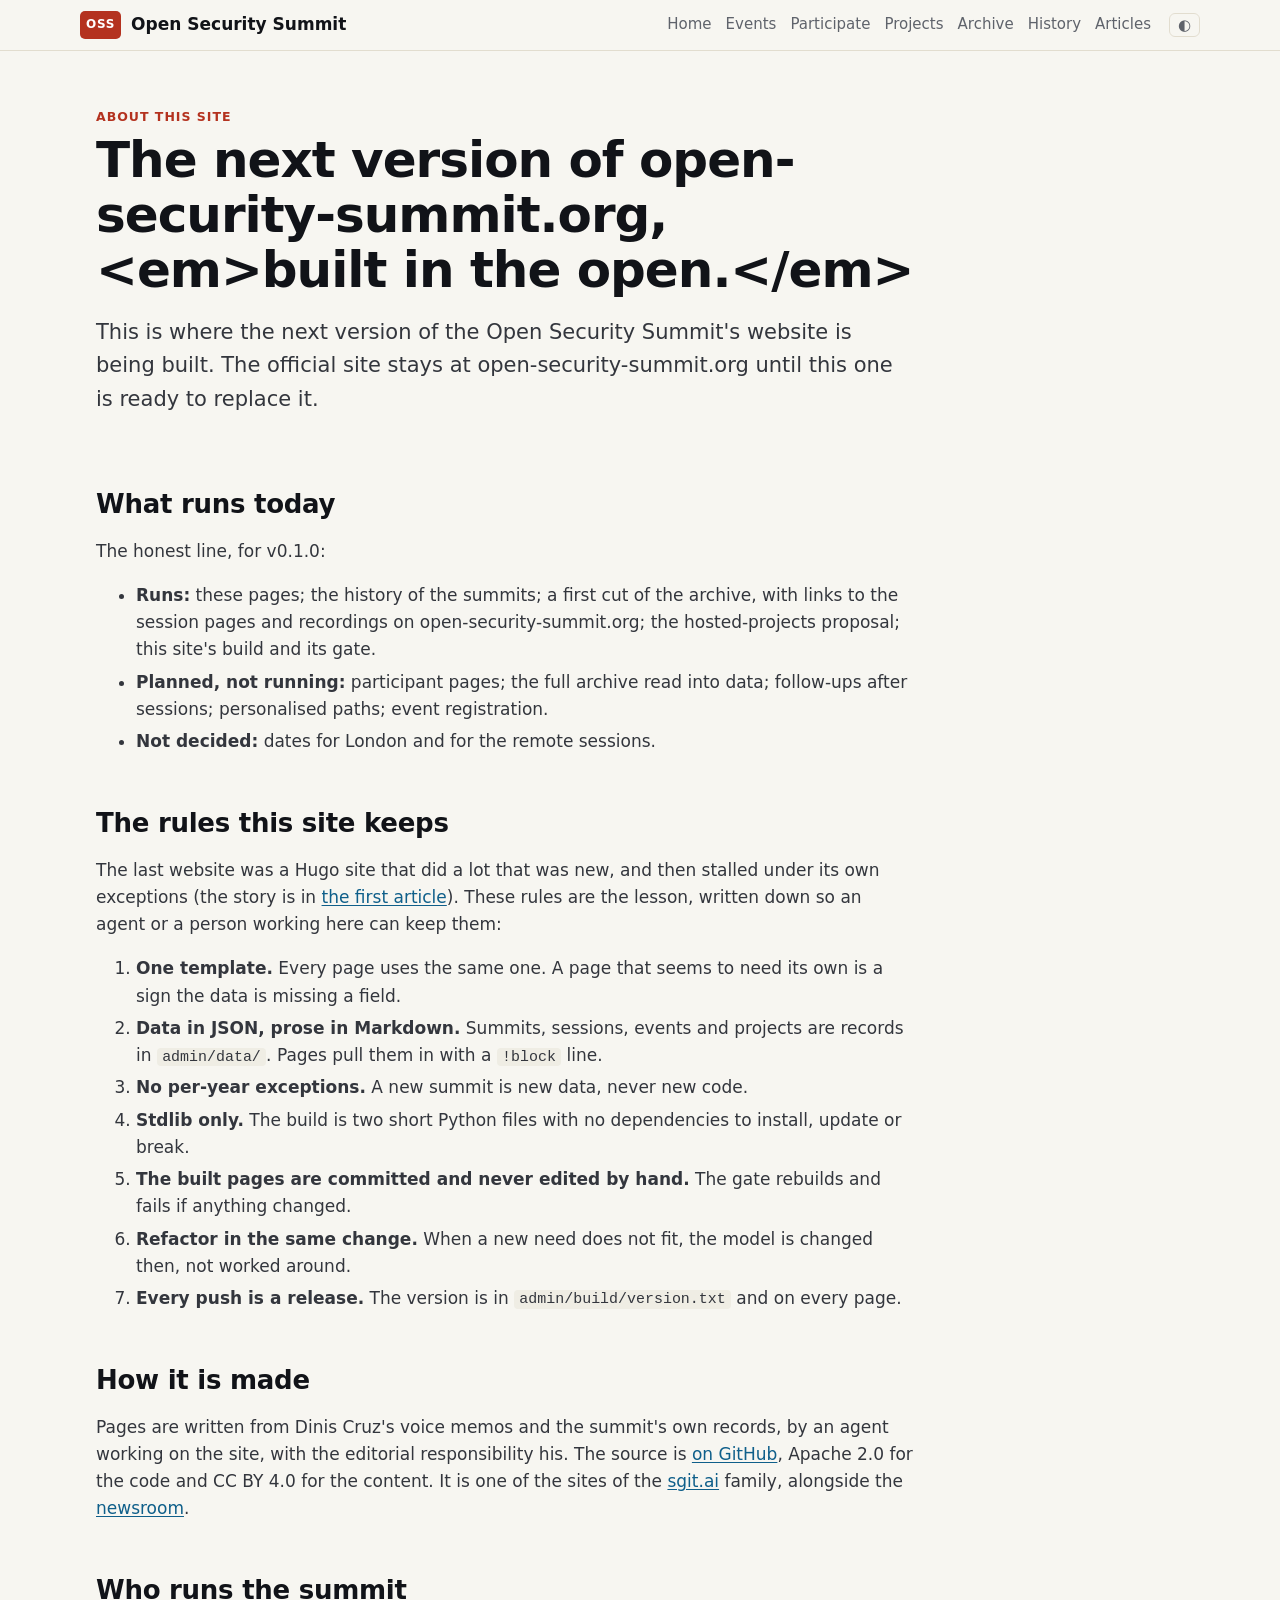
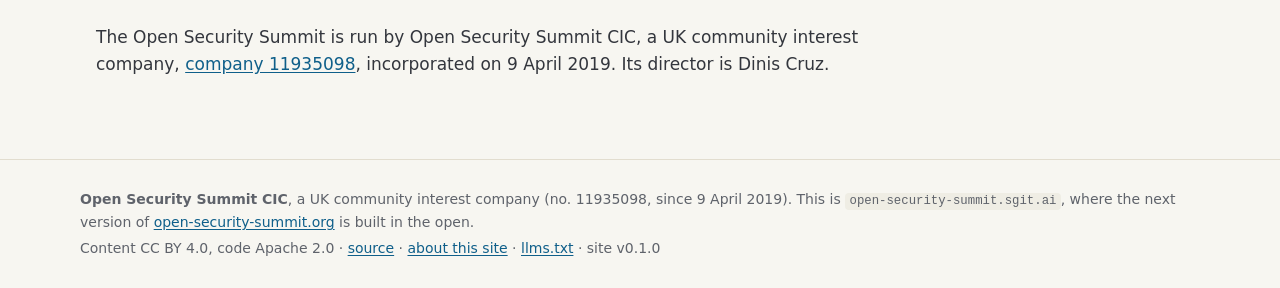
==== about/index.html @ 747905eb "site v0.1.0: skeleton of open-security-summit.sgit.ai One template, stdlib build and gate, pages for" ====
<!doctype html>
<html lang="en">
<head>
<meta charset="utf-8">
<meta name="viewport" content="width=device-width, initial-scale=1">
<title>About this site · Open Security Summit</title>
<meta name="description" content="What open-security-summit.sgit.ai is, how it relates to open-security-summit.org, what runs today and what does not, and the rules this site keeps so it does not drift into the technical debt that stalled the last one.">
<link rel="canonical" href="https://open-security-summit.sgit.ai/about/">
<meta property="og:title" content="About this site · Open Security Summit">
<meta property="og:description" content="What open-security-summit.sgit.ai is, how it relates to open-security-summit.org, what runs today and what does not, and the rules this site keeps so it does not drift into the technical debt that stalled the last one.">
<meta property="og:url" content="https://open-security-summit.sgit.ai/about/">
<link rel="icon" href="/assets/favicon.svg" type="image/svg+xml">
<link rel="stylesheet" href="/assets/site.css">
<script src="/assets/theme.js"></script>
</head>
<body>
<header class="bar">
  <a class="brand" href="/"><span class="mark" aria-hidden="true">OSS</span><span>Open Security Summit</span></a>
  <nav aria-label="Site"><a href="/">Home</a><a href="/events/">Events</a><a href="/participate/">Participate</a><a href="/projects/">Projects</a><a href="/archive/">Archive</a><a href="/history/">History</a><a href="/articles/">Articles</a></nav>
  <button class="theme" type="button" aria-label="Switch light or dark">◐</button>
</header>
<main>
<section class="hero"><p class="kicker">About this site</p><h1>The next version of open-security-summit.org, &lt;em&gt;built in the open.&lt;/em&gt;</h1><p class="lead">This is where the next version of the Open Security Summit's website is being built. The official site stays at open-security-summit.org until this one is ready to replace it.</p></section><article class="prose"><h2 id="status">What runs today</h2>
<p>The honest line, for v0.1.0:</p>
<ul><li><strong>Runs:</strong> these pages; the history of the summits; a first cut of the archive, with links to the session pages and recordings on open-security-summit.org; the hosted-projects proposal; this site's build and its gate.</li><li><strong>Planned, not running:</strong> participant pages; the full archive read into data; follow-ups after sessions; personalised paths; event registration.</li><li><strong>Not decided:</strong> dates for London and for the remote sessions.</li></ul>
<h2 id="rules">The rules this site keeps</h2>
<p>The last website was a Hugo site that did a lot that was new, and then stalled under its own exceptions (the story is in <a href="/articles/when-the-website-stalled-the-summit.html">the first article</a>). These rules are the lesson, written down so an agent or a person working here can keep them:</p>
<ol><li><strong>One template.</strong> Every page uses the same one. A page that seems to need its own is a sign the data is missing a field.</li><li><strong>Data in JSON, prose in Markdown.</strong> Summits, sessions, events and projects are records in <code>admin/data/</code>. Pages pull them in with a <code>!block</code> line.</li><li><strong>No per-year exceptions.</strong> A new summit is new data, never new code.</li><li><strong>Stdlib only.</strong> The build is two short Python files with no dependencies to install, update or break.</li><li><strong>The built pages are committed and never edited by hand.</strong> The gate rebuilds and fails if anything changed.</li><li><strong>Refactor in the same change.</strong> When a new need does not fit, the model is changed then, not worked around.</li><li><strong>Every push is a release.</strong> The version is in <code>admin/build/version.txt</code> and on every page.</li></ol>
<h2 id="how">How it is made</h2>
<p>Pages are written from Dinis Cruz's voice memos and the summit's own records, by an agent working on the site, with the editorial responsibility his. The source is <a href="https://github.com/SGit-AI/SGit-AI__Website__Open-Security-Summit">on GitHub</a>, Apache 2.0 for the code and CC BY 4.0 for the content. It is one of the sites of the <a href="https://sgit.ai/">sgit.ai</a> family, alongside the <a href="https://newsroom.sgit.ai/">newsroom</a>.</p>
<h2 id="who">Who runs the summit</h2>
<p>The Open Security Summit is run by Open Security Summit CIC, a UK community interest company, <a href="https://find-and-update.company-information.service.gov.uk/company/11935098">company 11935098</a>, incorporated on 9 April 2019. Its director is Dinis Cruz.</p></article>
</main>
<footer>
  <p><strong>Open Security Summit CIC</strong>, a UK community interest company (no. 11935098, since 9 April 2019).
  This is <code>open-security-summit.sgit.ai</code>, where the next version of
  <a href="https://open-security-summit.org/">open-security-summit.org</a> is built in the open.</p>
  <p>Content CC BY 4.0, code Apache 2.0 · <a href="https://github.com/SGit-AI/SGit-AI__Website__Open-Security-Summit">source</a> ·
  <a href="/about/">about this site</a> · <a href="/llms.txt">llms.txt</a> · site v0.1.0</p>
</footer>
</body>
</html>
---- assets/site.css ----
/* open-security-summit.sgit.ai — the one stylesheet.
   Every colour is a token, defined here for light and dark. A rule names a token, never a literal. */

:root {
  --bg:#f7f6f1; --panel:#ffffff; --panel2:#efede4; --line:#e2ddcf;
  --head:#111318; --text:#33363d; --dim:#5f636b;
  --accent:#b4321f; --accent-dk:#8f2416; --on-accent:#ffffff;
  --link:#0f5f8a; --tint:rgba(180,50,31,.07);
  --ok:#13795b; --plan:#9a6a00;
  --nav-bg:rgba(247,246,241,.92);
  --shadow:0 1px 2px rgba(17,19,24,.05),0 6px 18px rgba(17,19,24,.05);
  color-scheme:light;
}
:root[data-theme="dark"] {
  --bg:#0f1115; --panel:#171a21; --panel2:#1d2129; --line:#2b313b;
  --head:#f3f4f6; --text:#c9cdd4; --dim:#9aa1ad;
  --accent:#ff7a62; --accent-dk:#ff9a86; --on-accent:#1a0a06;
  --link:#7cc4ee; --tint:rgba(255,122,98,.09);
  --ok:#4fd1a5; --plan:#e3b341;
  --nav-bg:rgba(15,17,21,.9);
  --shadow:0 1px 2px rgba(0,0,0,.4),0 6px 18px rgba(0,0,0,.35);
  color-scheme:dark;
}

* { box-sizing:border-box; }
html { -webkit-text-size-adjust:100%; }
body {
  margin:0; background:var(--bg); color:var(--text);
  font:17px/1.6 system-ui,-apple-system,"Segoe UI",Roboto,"Helvetica Neue",Arial,sans-serif;
}
a { color:var(--link); text-underline-offset:2px; }
a:hover { color:var(--accent); }
code { font:.88em ui-monospace,SFMono-Regular,Menlo,Consolas,monospace; background:var(--panel2); padding:.1em .35em; border-radius:4px; }
pre { background:var(--panel2); padding:14px 16px; border-radius:8px; overflow-x:auto; }
pre code { background:none; padding:0; }

/* the bar */
.bar {
  position:sticky; top:0; z-index:10; display:flex; align-items:center; gap:18px; flex-wrap:wrap;
  padding:10px max(16px, calc((100% - 1120px) / 2)); background:var(--nav-bg);
  backdrop-filter:blur(8px); border-bottom:1px solid var(--line);
}
.brand { display:flex; align-items:center; gap:10px; color:var(--head); text-decoration:none; font-weight:700; }
.mark { background:var(--accent); color:var(--on-accent); font-size:12px; letter-spacing:.06em; padding:4px 6px; border-radius:5px; }
.bar nav { display:flex; gap:4px 14px; flex-wrap:wrap; margin-left:auto; font-size:15px; }
.bar nav a { color:var(--dim); text-decoration:none; padding:2px 0; border-bottom:2px solid transparent; }
.bar nav a:hover { color:var(--head); }
.bar nav a[aria-current="page"] { color:var(--head); border-bottom-color:var(--accent); }
.theme { background:none; border:1px solid var(--line); color:var(--dim); border-radius:6px; padding:2px 8px; cursor:pointer; font-size:15px; }

main { max-width:1120px; margin:0 auto; padding:0 16px 64px; }

.hero { padding:56px 0 20px; max-width:820px; }
.hero h1 { color:var(--head); font-size:clamp(32px, 5vw, 50px); line-height:1.1; letter-spacing:-.02em; margin:.1em 0 .35em; }
.hero h1 em { font-style:normal; color:var(--accent); }
.lead { font-size:clamp(18px, 2.2vw, 21px); color:var(--text); margin:0; }
.kicker { text-transform:uppercase; letter-spacing:.08em; font-size:12.5px; font-weight:600; color:var(--accent); margin:0 0 6px; }

.prose { max-width:820px; }
.prose h2 { color:var(--head); font-size:26px; line-height:1.25; margin:2em 0 .5em; letter-spacing:-.01em; }
.prose h3 { color:var(--head); font-size:19px; margin:1.6em 0 .4em; }
.prose blockquote { margin:1.4em 0; padding:4px 20px; border-left:4px solid var(--accent); background:var(--tint); border-radius:0 8px 8px 0; }
.prose li { margin:.3em 0; }
.prose hr { border:0; border-top:1px solid var(--line); margin:2.5em 0; }
/* blocks and grids may use the full width */
.prose .cards, .prose .numbers, .prose .timeline, .prose .wide { width:min(1088px, calc(100vw - 32px)); }

.cards { list-style:none; padding:0; display:grid; grid-template-columns:repeat(auto-fill, minmax(260px, 1fr)); gap:14px; margin:1em 0 1.5em; }
.card { background:var(--panel); border:1px solid var(--line); border-radius:10px; padding:16px 18px; box-shadow:var(--shadow); margin:0; }
.card h3 { margin:.1em 0 .35em; font-size:18px; line-height:1.3; }
.card h3 a { color:var(--head); text-decoration:none; }
.card h3 a:hover { color:var(--accent); }
.card p { margin:.35em 0; font-size:15.5px; }
.card .links { font-size:14.5px; }
.card-live { border-top:3px solid var(--ok); }
.card-planned, .card-proposed { border-top:3px solid var(--plan); }
.card-live .kicker { color:var(--ok); }
.card-planned .kicker, .card-proposed .kicker { color:var(--plan); }

.numbers { list-style:none; padding:0; display:grid; grid-template-columns:repeat(auto-fill, minmax(150px, 1fr)); gap:12px; margin:1.2em 0 1.8em; }
.numbers li { background:var(--panel); border:1px solid var(--line); border-radius:10px; padding:14px 16px; margin:0; }
.numbers .n { display:block; font-size:30px; font-weight:700; color:var(--head); line-height:1.1; }
.numbers .l { display:block; font-size:14px; color:var(--dim); }

.timeline { list-style:none; padding:0; margin:1.5em 0; border-left:2px solid var(--line); }
.tl-item { display:grid; grid-template-columns:150px 1fr; gap:18px; padding:0 0 26px 20px; position:relative; margin:0; }
.tl-item::before { content:""; position:absolute; left:-7px; top:7px; width:12px; height:12px; border-radius:50%; background:var(--accent); }
.tl-online::before { background:var(--link); }
.tl-next::before { background:var(--plan); }
.tl-when { font-weight:700; color:var(--head); }
.tl-body h3 { margin:0 0 .1em; }
.tl-where { color:var(--dim); margin:0 0 .3em; font-size:15px; }
.tl-body p, .tl-body li { font-size:15.5px; }
.more { white-space:nowrap; }

.cta { display:flex; flex-wrap:wrap; gap:10px; margin:1.6em 0; }
.button { display:inline-block; background:var(--accent); color:var(--on-accent); text-decoration:none; font-weight:600; padding:10px 18px; border-radius:8px; }
.button:hover { background:var(--accent-dk); color:var(--on-accent); }
.button.ghost { background:none; color:var(--head); border:1px solid var(--line); }
.button.ghost:hover { border-color:var(--accent); color:var(--accent); }

.note { background:var(--panel2); border-radius:10px; padding:14px 18px; font-size:15.5px; }

footer { border-top:1px solid var(--line); color:var(--dim); font-size:14px; padding:24px max(16px, calc((100% - 1120px) / 2)); }
footer p { margin:.3em 0; }

@media (max-width:640px) {
  .tl-item { grid-template-columns:1fr; gap:2px; }
  .bar nav { margin-left:0; width:100%; }
  .hero { padding-top:32px; }
}
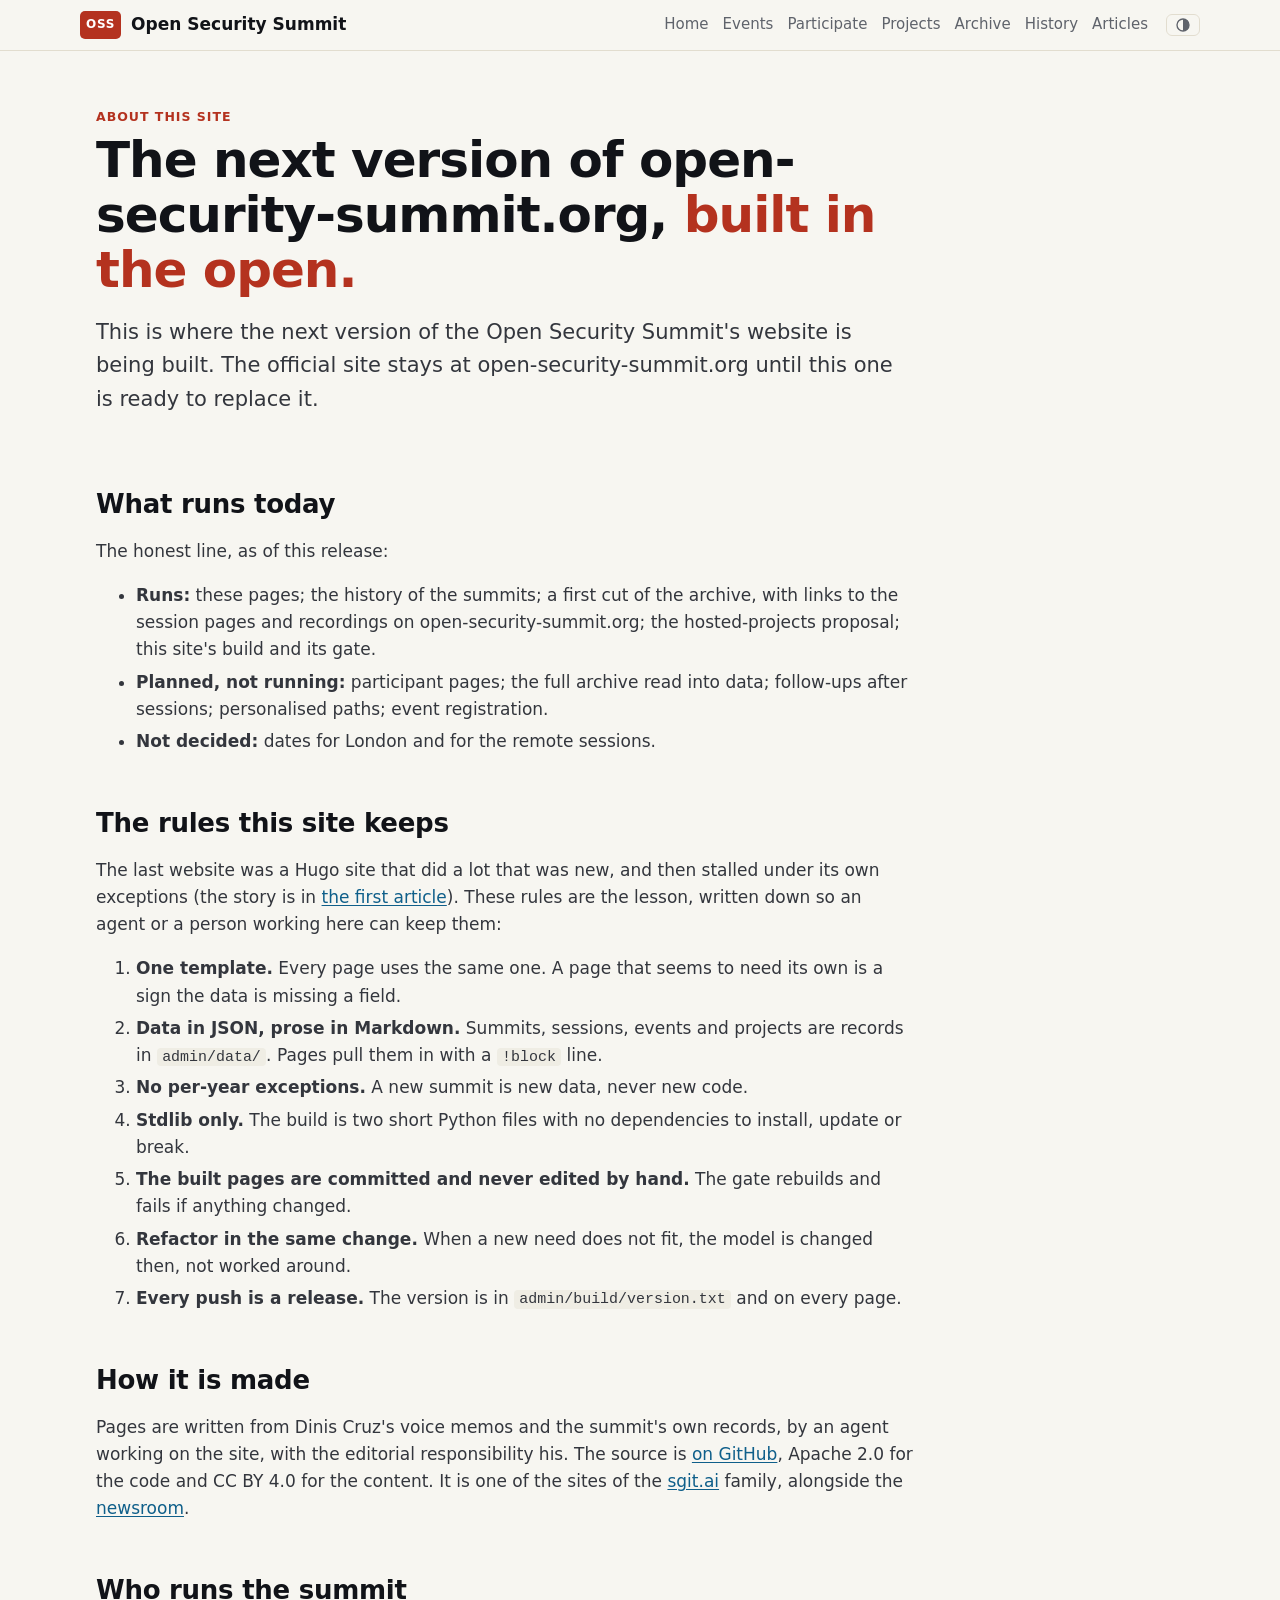
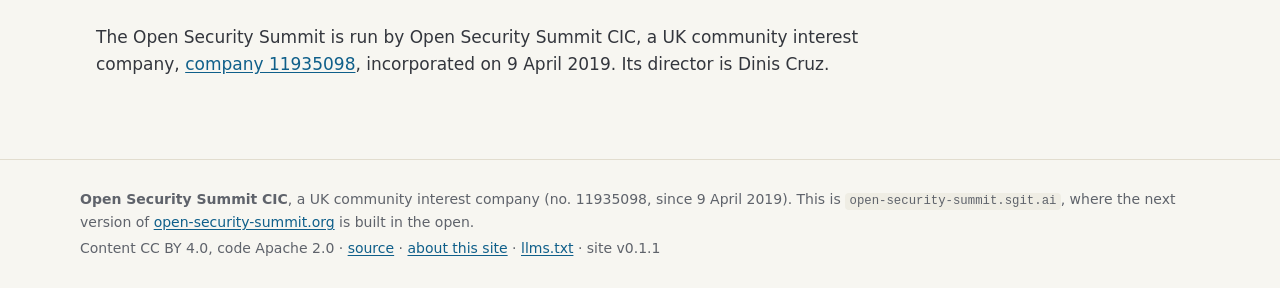
==== commit f52570a0: "site v0.1.1: history, archive and the first article - history/: timeline from the OWASP summits (200" ====
--- a/about/index.html
+++ b/about/index.html
@@ -17,11 +17,11 @@
 <header class="bar">
   <a class="brand" href="/"><span class="mark" aria-hidden="true">OSS</span><span>Open Security Summit</span></a>
   <nav aria-label="Site"><a href="/">Home</a><a href="/events/">Events</a><a href="/participate/">Participate</a><a href="/projects/">Projects</a><a href="/archive/">Archive</a><a href="/history/">History</a><a href="/articles/">Articles</a></nav>
-  <button class="theme" type="button" aria-label="Switch light or dark">◐</button>
+  <button class="theme" type="button" aria-label="Switch light or dark"><svg viewBox="0 0 24 24" width="16" height="16" aria-hidden="true"><circle cx="12" cy="12" r="9" fill="none" stroke="currentColor" stroke-width="2"/><path d="M12 3a9 9 0 0 1 0 18z" fill="currentColor"/></svg></button>
 </header>
 <main>
-<section class="hero"><p class="kicker">About this site</p><h1>The next version of open-security-summit.org, &lt;em&gt;built in the open.&lt;/em&gt;</h1><p class="lead">This is where the next version of the Open Security Summit's website is being built. The official site stays at open-security-summit.org until this one is ready to replace it.</p></section><article class="prose"><h2 id="status">What runs today</h2>
-<p>The honest line, for v0.1.0:</p>
+<section class="hero"><p class="kicker">About this site</p><h1>The next version of open-security-summit.org, <em>built in the open.</em></h1><p class="lead">This is where the next version of the Open Security Summit's website is being built. The official site stays at open-security-summit.org until this one is ready to replace it.</p></section><article class="prose"><h2 id="status">What runs today</h2>
+<p>The honest line, as of this release:</p>
 <ul><li><strong>Runs:</strong> these pages; the history of the summits; a first cut of the archive, with links to the session pages and recordings on open-security-summit.org; the hosted-projects proposal; this site's build and its gate.</li><li><strong>Planned, not running:</strong> participant pages; the full archive read into data; follow-ups after sessions; personalised paths; event registration.</li><li><strong>Not decided:</strong> dates for London and for the remote sessions.</li></ul>
 <h2 id="rules">The rules this site keeps</h2>
 <p>The last website was a Hugo site that did a lot that was new, and then stalled under its own exceptions (the story is in <a href="/articles/when-the-website-stalled-the-summit.html">the first article</a>). These rules are the lesson, written down so an agent or a person working here can keep them:</p>
@@ -36,7 +36,7 @@
   This is <code>open-security-summit.sgit.ai</code>, where the next version of
   <a href="https://open-security-summit.org/">open-security-summit.org</a> is built in the open.</p>
   <p>Content CC BY 4.0, code Apache 2.0 · <a href="https://github.com/SGit-AI/SGit-AI__Website__Open-Security-Summit">source</a> ·
-  <a href="/about/">about this site</a> · <a href="/llms.txt">llms.txt</a> · site v0.1.0</p>
+  <a href="/about/">about this site</a> · <a href="/llms.txt">llms.txt</a> · site v0.1.1</p>
 </footer>
 </body>
 </html>
--- a/assets/site.css
+++ b/assets/site.css
@@ -46,7 +46,7 @@
 .bar nav a { color:var(--dim); text-decoration:none; padding:2px 0; border-bottom:2px solid transparent; }
 .bar nav a:hover { color:var(--head); }
 .bar nav a[aria-current="page"] { color:var(--head); border-bottom-color:var(--accent); }
-.theme { background:none; border:1px solid var(--line); color:var(--dim); border-radius:6px; padding:2px 8px; cursor:pointer; font-size:15px; }
+.theme { background:none; border:1px solid var(--line); color:var(--dim); border-radius:6px; padding:2px 8px; cursor:pointer; font-size:15px; display:inline-flex; align-items:center; }
 
 main { max-width:1120px; margin:0 auto; padding:0 16px 64px; }
 
@@ -65,13 +65,14 @@
 /* blocks and grids may use the full width */
 .prose .cards, .prose .numbers, .prose .timeline, .prose .wide { width:min(1088px, calc(100vw - 32px)); }
 
-.cards { list-style:none; padding:0; display:grid; grid-template-columns:repeat(auto-fill, minmax(260px, 1fr)); gap:14px; margin:1em 0 1.5em; }
+.cards { list-style:none; padding:0; display:grid; grid-template-columns:repeat(auto-fit, minmax(260px, 1fr)); gap:14px; margin:1em 0 1.5em; }
 .card { background:var(--panel); border:1px solid var(--line); border-radius:10px; padding:16px 18px; box-shadow:var(--shadow); margin:0; }
 .card h3 { margin:.1em 0 .35em; font-size:18px; line-height:1.3; }
 .card h3 a { color:var(--head); text-decoration:none; }
 .card h3 a:hover { color:var(--accent); }
 .card p { margin:.35em 0; font-size:15.5px; }
 .card .links { font-size:14.5px; }
+.card .people { color:var(--dim); font-size:14.5px; }
 .card-live { border-top:3px solid var(--ok); }
 .card-planned, .card-proposed { border-top:3px solid var(--plan); }
 .card-live .kicker { color:var(--ok); }
@@ -106,6 +107,8 @@
 
 @media (max-width:640px) {
   .tl-item { grid-template-columns:1fr; gap:2px; }
-  .bar nav { margin-left:0; width:100%; }
+  .brand { flex:1; }
+  .theme { order:2; }
+  .bar nav { order:3; margin-left:0; width:100%; }
   .hero { padding-top:32px; }
 }
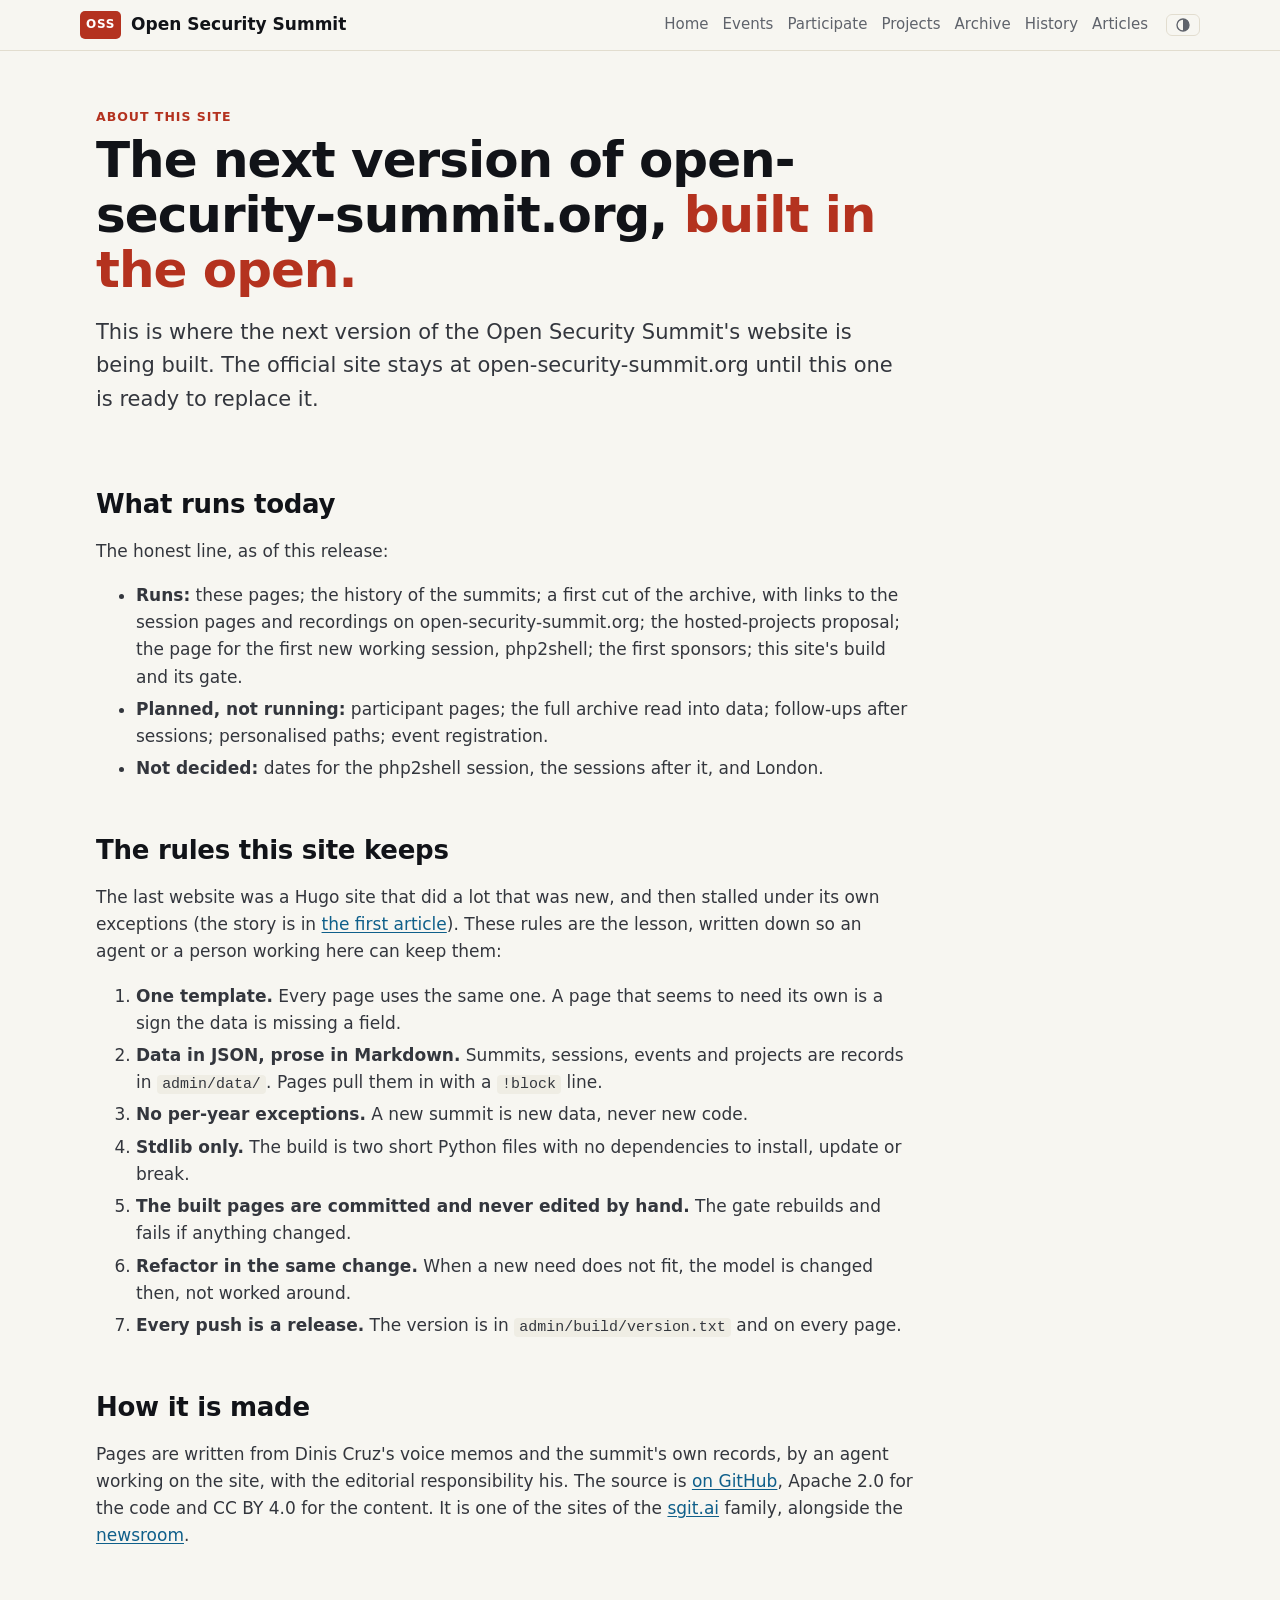
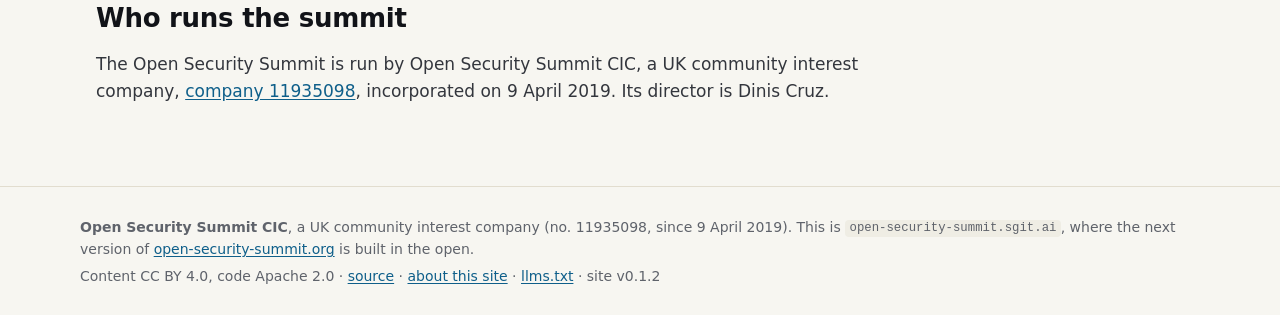
==== commit 3b2fee53: "site v0.1.2: sponsors, the next-phase briefing and the php2shell session - sponsors: RiskMandate, Th" ====
--- a/about/index.html
+++ b/about/index.html
@@ -22,7 +22,7 @@
 <main>
 <section class="hero"><p class="kicker">About this site</p><h1>The next version of open-security-summit.org, <em>built in the open.</em></h1><p class="lead">This is where the next version of the Open Security Summit's website is being built. The official site stays at open-security-summit.org until this one is ready to replace it.</p></section><article class="prose"><h2 id="status">What runs today</h2>
 <p>The honest line, as of this release:</p>
-<ul><li><strong>Runs:</strong> these pages; the history of the summits; a first cut of the archive, with links to the session pages and recordings on open-security-summit.org; the hosted-projects proposal; this site's build and its gate.</li><li><strong>Planned, not running:</strong> participant pages; the full archive read into data; follow-ups after sessions; personalised paths; event registration.</li><li><strong>Not decided:</strong> dates for London and for the remote sessions.</li></ul>
+<ul><li><strong>Runs:</strong> these pages; the history of the summits; a first cut of the archive, with links to the session pages and recordings on open-security-summit.org; the hosted-projects proposal; the page for the first new working session, php2shell; the first sponsors; this site's build and its gate.</li><li><strong>Planned, not running:</strong> participant pages; the full archive read into data; follow-ups after sessions; personalised paths; event registration.</li><li><strong>Not decided:</strong> dates for the php2shell session, the sessions after it, and London.</li></ul>
 <h2 id="rules">The rules this site keeps</h2>
 <p>The last website was a Hugo site that did a lot that was new, and then stalled under its own exceptions (the story is in <a href="/articles/when-the-website-stalled-the-summit.html">the first article</a>). These rules are the lesson, written down so an agent or a person working here can keep them:</p>
 <ol><li><strong>One template.</strong> Every page uses the same one. A page that seems to need its own is a sign the data is missing a field.</li><li><strong>Data in JSON, prose in Markdown.</strong> Summits, sessions, events and projects are records in <code>admin/data/</code>. Pages pull them in with a <code>!block</code> line.</li><li><strong>No per-year exceptions.</strong> A new summit is new data, never new code.</li><li><strong>Stdlib only.</strong> The build is two short Python files with no dependencies to install, update or break.</li><li><strong>The built pages are committed and never edited by hand.</strong> The gate rebuilds and fails if anything changed.</li><li><strong>Refactor in the same change.</strong> When a new need does not fit, the model is changed then, not worked around.</li><li><strong>Every push is a release.</strong> The version is in <code>admin/build/version.txt</code> and on every page.</li></ol>
@@ -36,7 +36,7 @@
   This is <code>open-security-summit.sgit.ai</code>, where the next version of
   <a href="https://open-security-summit.org/">open-security-summit.org</a> is built in the open.</p>
   <p>Content CC BY 4.0, code Apache 2.0 · <a href="https://github.com/SGit-AI/SGit-AI__Website__Open-Security-Summit">source</a> ·
-  <a href="/about/">about this site</a> · <a href="/llms.txt">llms.txt</a> · site v0.1.1</p>
+  <a href="/about/">about this site</a> · <a href="/llms.txt">llms.txt</a> · site v0.1.2</p>
 </footer>
 </body>
 </html>
